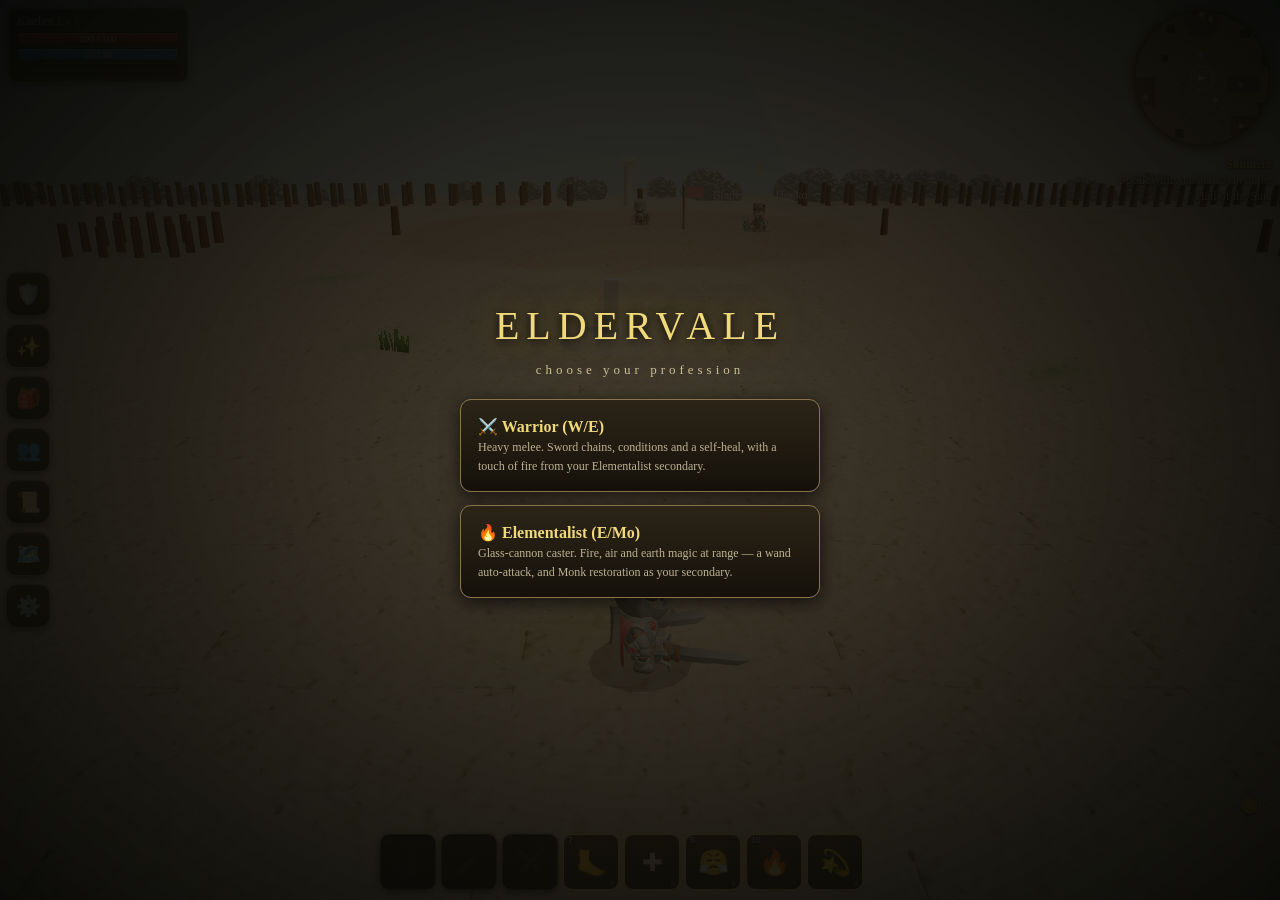
==== eldervale/index.html @ d74f908f "Recreate Nightfall's Istan: Sunmere (Kamadan) + the Dunereach (Plains of Jarin) Mechanics-faithful, " ====
<!DOCTYPE html>
<html lang="en">
<head>
<meta charset="UTF-8">
<meta name="viewport" content="width=device-width, initial-scale=1.0, maximum-scale=1.0, user-scalable=no, viewport-fit=cover">
<meta name="apple-mobile-web-app-capable" content="yes">
<meta name="mobile-web-app-capable" content="yes">
<meta name="apple-mobile-web-app-status-bar-style" content="black-translucent">
<title>Eldervale — The Sunward Reach</title>
<link rel="stylesheet" href="style.css?v=15">
</head>
<body>
<canvas id="game"></canvas>
<canvas id="fx"></canvas>

<!-- ============ Non-interactive HUD ============ -->
<div id="hud">
  <div id="party">
    <div class="frame" id="playerFrame">
      <div class="fname"><span id="pName">Kaelen</span> <span class="lvl" id="pLvl">Lv 1</span></div>
      <div class="bar hp"><div class="fill" id="pHp"></div><span class="btxt" id="pHpTxt"></span></div>
      <div class="bar en"><div class="fill" id="pEn"></div><span class="btxt" id="pEnTxt"></span></div>
      <div class="bar adr" id="pAdrBar"><div class="fill" id="pAdr"></div></div>
      <div class="bar xp"><div class="fill" id="pXp"></div></div>
    </div>
    <div class="frame small" id="henchFrame">
      <div class="fname">Lyra <span class="lvl">Mender</span></div>
      <div class="bar hp"><div class="fill" id="hHp"></div></div>
    </div>
  </div>

  <div id="targetFrame" class="hidden">
    <div class="fname"><span id="tName"></span> <span class="lvl" id="tLvl"></span></div>
    <div class="bar hp foe"><div class="fill" id="tHp"></div></div>
    <div id="tConds"></div>
  </div>

  <div id="compassWrap"><canvas id="compass" width="280" height="280"></canvas></div>
  <div id="questTracker"></div>
  <div id="goldBox">🪙 <span id="goldTxt">0</span></div>
  <div id="castbar" class="hidden"><div class="fill" id="castFill"></div><span id="castName"></span></div>

  <div id="banner" class="hidden"></div>
  <div id="toast" class="hidden"></div>
  <div id="deathOverlay" class="hidden">
    <div class="deathTitle">You have fallen…</div>
    <div class="deathSub" id="deathSub"></div>
  </div>
</div>

<!-- ============ Interactive UI ============ -->
<div id="ui">
  <div id="menuBar">
    <button class="menuBtn" data-modal="hero" title="Hero">🛡️</button>
    <button class="menuBtn" data-modal="skills" title="Skills &amp; Builds">✨</button>
    <button class="menuBtn" data-modal="inv" title="Inventory">🎒</button>
    <button class="menuBtn" data-modal="party" title="Party &amp; Heroes">👥</button>
    <button class="menuBtn" data-modal="quest" title="Quest Log">📜</button>
    <button class="menuBtn" data-modal="map" title="Map">🗺️</button>
    <button class="menuBtn" data-modal="settings" title="Settings">⚙️</button>
  </div>

  <div id="skillbarWrap"><div id="skillbar"></div></div>

  <div id="backdrop" class="hidden"></div>

  <div id="heroPanel" class="modal hidden">
    <div class="modalHead"><span class="mt">Hero</span><button class="mx" data-close>✕</button></div>
    <div class="modalBody" id="heroBody"></div>
  </div>

  <div id="skillsPanel" class="modal hidden">
    <div class="modalHead"><span class="mt">Skills &amp; Builds</span><button class="mx" data-close>✕</button></div>
    <div class="modalBody" id="skillsBody"></div>
  </div>

  <div id="invPanel" class="modal hidden">
    <div class="modalHead"><span class="mt">Inventory</span><button class="mx" data-close>✕</button></div>
    <div class="modalBody" id="invBody"></div>
  </div>

  <div id="questPanel" class="modal hidden">
    <div class="modalHead"><span class="mt">Quest Log</span><button class="mx" data-close>✕</button></div>
    <div class="modalBody" id="questBody"></div>
  </div>

  <div id="settingsPanel" class="modal hidden">
    <div class="modalHead"><span class="mt">Settings</span><button class="mx" data-close>✕</button></div>
    <div class="modalBody" id="settingsBody"></div>
  </div>

  <div id="mapPanel" class="modal hidden">
    <div class="modalHead"><span class="mt">Map</span><button class="mx" data-close>✕</button></div>
    <div class="modalBody" id="mapBody">
      <canvas id="mapCanvas" width="560" height="560"></canvas>
      <div id="mapLegend"></div>
    </div>
  </div>

  <div id="craftPanel" class="modal hidden">
    <div class="modalHead"><span class="mt">Crafting — Joska</span><button class="mx" data-close>✕</button></div>
    <div class="modalBody" id="craftBody"></div>
  </div>

  <div id="merchPanel" class="modal hidden">
    <div class="modalHead"><span class="mt">Wares — Suki</span><button class="mx" data-close>✕</button></div>
    <div class="modalBody" id="merchBody"></div>
  </div>

  <div id="trainPanel" class="modal hidden">
    <div class="modalHead"><span class="mt">Skill Trainer — Henko</span><button class="mx" data-close>✕</button></div>
    <div class="modalBody" id="trainBody"></div>
  </div>

  <div id="partyPanel" class="modal hidden">
    <div class="modalHead"><span class="mt">Party &amp; Heroes</span><button class="mx" data-close>✕</button></div>
    <div class="modalBody" id="partyBody"></div>
  </div>

  <div id="bountyPanel" class="modal hidden">
    <div class="modalHead"><span class="mt">Sunward Hunts</span><button class="mx" data-close>✕</button></div>
    <div class="modalBody" id="bountyBody"></div>
  </div>

  <div id="collectPanel" class="modal hidden">
    <div class="modalHead"><span class="mt">Collector — Poturi</span><button class="mx" data-close>✕</button></div>
    <div class="modalBody" id="collectBody"></div>
  </div>

  <div id="tradePanel" class="modal hidden">
    <div class="modalHead"><span class="mt">Material Trader — Kahli</span><button class="mx" data-close>✕</button></div>
    <div class="modalBody" id="tradeBody"></div>
  </div>

  <div id="vaultPanel" class="modal hidden">
    <div class="modalHead"><span class="mt">Order Vault</span><button class="mx" data-close>✕</button></div>
    <div class="modalBody" id="vaultBody"></div>
  </div>

  <div id="dialog" class="modal hidden">
    <div class="modalHead"><span class="mt" id="dlgName"></span><button class="mx" data-close>✕</button></div>
    <div class="modalBody"><div id="dlgText"></div><button id="dlgBtn"></button></div>
  </div>

  <div id="classPick" class="hidden"></div>
</div>

<script src="three.min.js?v=15"></script>
<script src="GLTFLoader.js?v=15"></script>
<script src="SkeletonUtils.js?v=15"></script>
<script src="game.js?v=15"></script>
</body>
</html>
---- eldervale/style.css ----
* { margin:0; padding:0; box-sizing:border-box; -webkit-tap-highlight-color:transparent; }
html,body {
  width:100%; height:100%; overflow:hidden; position:fixed;
  background:#0b0e0a; touch-action:none; overscroll-behavior:none;
  font-family:Georgia, 'Times New Roman', serif; color:#e8dfc8;
  user-select:none; -webkit-user-select:none;
}
#game { position:fixed; inset:0; display:block; touch-action:none; }
#fx { position:fixed; inset:0; display:block; pointer-events:none; }
button { touch-action:none; font-family:inherit; }

/* HUD = non-interactive readouts; UI = interactive menus/buttons */
#hud { position:fixed; inset:0; pointer-events:none; z-index:2; }
#hud > * { pointer-events:none; }
#ui  { position:fixed; inset:0; pointer-events:none; z-index:6; }
#ui > * { pointer-events:auto; }

/* ---------- Party frames ---------- */
#party {
  position:absolute; top:calc(env(safe-area-inset-top, 0px) + 8px); left:8px;
  display:flex; flex-direction:column; gap:4px; width:180px;
}
.frame {
  background:linear-gradient(rgba(18,16,11,.82),rgba(8,9,6,.82));
  border:1px solid #6b5a33; border-radius:7px; padding:5px 8px;
  box-shadow:0 2px 8px #0008, inset 0 0 0 1px #ffffff0a;
}
.frame.small { width:148px; padding:3px 8px; }
.fname { font-size:12px; letter-spacing:.5px; margin-bottom:3px; text-shadow:0 1px 2px #000; }
.lvl { color:#c9b26a; font-size:11px; }
.bar {
  position:relative; height:13px; background:#1a120e; border:1px solid #00000088;
  border-radius:3px; overflow:hidden; margin-bottom:3px;
}
.frame.small .bar { height:9px; margin-bottom:0; }
.bar .fill { height:100%; width:100%; transition:width .12s linear; }
.bar.hp .fill { background:linear-gradient(#d04434,#7c1f12); box-shadow:inset 0 1px 0 #ffffff30; }
.bar.en .fill { background:linear-gradient(#3a8bd5,#1f4f8f); box-shadow:inset 0 1px 0 #ffffff30; }
.bar.adr { height:5px; margin-bottom:3px; }
.bar.adr .fill { background:linear-gradient(#ff9a50,#c05a18); width:0; }
.bar.xp { height:4px; margin-bottom:0; }
.bar.xp .fill { background:linear-gradient(#d8c069,#9c7c1f); }
.btxt {
  position:absolute; inset:0; font-size:9px; line-height:13px; text-align:center;
  color:#fff; text-shadow:0 1px 1px #000; font-family:Arial, sans-serif;
}

/* ---------- Target frame ---------- */
#targetFrame {
  position:absolute; top:calc(env(safe-area-inset-top, 0px) + 8px); left:50%;
  transform:translateX(-50%); width:196px;
  background:linear-gradient(rgba(26,12,10,.84),rgba(12,6,5,.84));
  border:1px solid #8a4030; border-radius:7px; padding:5px 8px; text-align:center;
  box-shadow:0 2px 8px #0008;
}
.bar.hp.foe .fill { background:linear-gradient(#e0563a,#8a1f10); }
#tConds { font-size:11px; min-height:0; color:#e3a23c; }

/* ---------- Compass ---------- */
#compassWrap {
  position:absolute; top:calc(env(safe-area-inset-top, 0px) + 8px); right:8px;
  width:140px; height:140px; border-radius:50%;
  border:2px solid #6b5a33; background:rgba(10,12,9,.6);
  box-shadow:0 0 14px #000a, inset 0 0 12px #0008;
}
#compass { width:100%; height:100%; border-radius:50%; }

/* ---------- Quest tracker ---------- */
#questTracker {
  position:absolute; top:calc(env(safe-area-inset-top, 0px) + 156px); right:8px;
  width:172px; font-size:12px; line-height:1.35; text-align:right;
  color:#d8c98f; text-shadow:0 1px 2px #000, 0 0 6px #000;
}
#questTracker .qtitle { color:#f0d97a; font-weight:bold; }

#goldBox {
  position:absolute; bottom:calc(env(safe-area-inset-bottom, 0px) + 86px); right:10px;
  font-size:14px; color:#f0d97a; text-shadow:0 1px 2px #000;
  font-family:Arial, sans-serif;
}

/* ---------- Cast bar ---------- */
#castbar {
  position:absolute; bottom:calc(env(safe-area-inset-bottom, 0px) + 120px); left:50%;
  transform:translateX(-50%); width:230px; height:17px;
  background:#14100c; border:1px solid #6b5a33; border-radius:4px; overflow:hidden;
  box-shadow:0 2px 8px #0009;
}
#castbar .fill { height:100%; width:0%; background:linear-gradient(#f0d97a,#8a6d1f); }
#castbar span {
  position:absolute; inset:0; text-align:center; font-size:11px; line-height:17px;
  color:#fff; text-shadow:0 1px 1px #000;
}

/* ---------- Menu buttons (left edge) ---------- */
#menuBar {
  position:absolute; left:6px; top:50%; transform:translateY(-50%);
  display:flex; flex-direction:column; gap:8px;
}
.menuBtn {
  width:44px; height:44px; border-radius:11px;
  border:1px solid #7a6736; background:linear-gradient(#2c2417,#15110a);
  color:#e8dfc8; font-size:20px; line-height:1;
  display:flex; align-items:center; justify-content:center;
  box-shadow:0 2px 7px #000a, inset 0 1px 0 #ffffff14;
}
.menuBtn:active { transform:scale(.92); border-color:#f0d97a; }
.menuBtn .badge {
  position:absolute; transform:translate(15px,-15px);
  min-width:16px; height:16px; padding:0 3px; border-radius:8px;
  background:#c0392b; color:#fff; font-size:10px; font-family:Arial,sans-serif;
  display:flex; align-items:center; justify-content:center; font-weight:bold;
}

/* ---------- Skill bar ---------- */
#skillbarWrap {
  position:absolute; left:50%; transform:translateX(-50%);
  bottom:calc(env(safe-area-inset-bottom, 0px) + 10px);
  display:flex; align-items:center; gap:6px;
  width:min(97vw, 520px);
}
#skillbar { display:flex; gap:5px; flex:1; }
.skill {
  position:relative; flex:1 1 0; max-width:56px; aspect-ratio:1/1; border-radius:9px;
  border:1px solid #7a6736; background:radial-gradient(120% 120% at 50% 0%, #38301d, #161009);
  color:#e8dfc8; font-size:25px; line-height:1;
  display:flex; align-items:center; justify-content:center; overflow:hidden;
  box-shadow:0 2px 7px #000b, inset 0 1px 0 #ffffff12;
}
.skill:active { transform:scale(.94); }
.skill .cost {
  position:absolute; top:1px; left:4px; font-size:9px; color:#7fb3e8;
  font-family:Arial, sans-serif; text-shadow:0 1px 1px #000; font-weight:bold;
}
.skill .cost.adr { color:#ff9a6a; }
.skill .key {
  position:absolute; bottom:1px; right:4px; font-size:8px; color:#8d8062;
  font-family:Arial, sans-serif;
}
.skill .cd {
  position:absolute; left:0; bottom:0; width:100%; height:0%;
  background:rgba(0,0,12,.74); pointer-events:none;
}
.skill .cdt {
  position:absolute; inset:0; display:flex; align-items:center; justify-content:center;
  font-size:16px; color:#fff; font-family:Arial, sans-serif; text-shadow:0 1px 2px #000;
  pointer-events:none;
}
.skill.noEnergy { filter:saturate(.25) brightness(.62); }
.skill.ready { border-color:#e9cf84; box-shadow:0 0 8px #e9cf8470, inset 0 1px 0 #ffffff18; }
.skill.casting { border-color:#f0d97a; box-shadow:0 0 12px #f0d97a99; }

/* ---------- Modals ---------- */
#backdrop {
  position:absolute; inset:0; background:radial-gradient(rgba(8,8,6,.35),rgba(4,4,3,.72));
}
.modal {
  position:absolute; left:50%; top:50%; transform:translate(-50%,-50%);
  width:min(460px, 94vw); max-height:84vh; display:flex; flex-direction:column;
  background:linear-gradient(rgba(22,19,12,.97),rgba(12,10,6,.98));
  border:1px solid #9a814f; border-radius:13px; overflow:hidden;
  box-shadow:0 10px 40px #000d, inset 0 0 0 1px #ffffff0c;
}
.modalHead {
  display:flex; align-items:center; justify-content:space-between;
  padding:11px 14px; border-bottom:1px solid #6b5a3360;
  background:linear-gradient(#2e2616,#1c1710);
}
.modalHead .mt { color:#f0d97a; font-size:16px; letter-spacing:1px; }
.modalHead .mx {
  width:30px; height:30px; border-radius:8px; border:1px solid #7a6736;
  background:#1d1810; color:#c9b26a; font-size:15px;
}
.modalBody { padding:12px 14px; overflow-y:auto; font-size:13px; line-height:1.5; -webkit-overflow-scrolling:touch; }
.dim { color:#9a8f6f; font-size:11.5px; }
.sectTitle { color:#f0d97a; font-weight:bold; margin:10px 0 5px; font-size:13px; letter-spacing:.5px; }
.sectTitle:first-child { margin-top:0; }

/* tabs */
.tabRow { display:flex; gap:5px; padding:8px 10px 0; }
.tab {
  flex:1; padding:7px 4px; border-radius:8px 8px 0 0; border:1px solid #6b5a33; border-bottom:none;
  background:#1a160d; color:#bdb293; font-size:12px;
}
.tab.on { background:linear-gradient(#3a3018,#241c0f); color:#f0d97a; }

/* attribute rows */
.attrRow { display:flex; align-items:center; gap:8px; margin:5px 0; }
.attrRow .an { flex:1; }
.attrRow .av { color:#f0d97a; font-weight:bold; min-width:20px; text-align:right; }
.attrDesc { color:#9a8f6f; font-size:11px; margin:-2px 0 6px; }

/* equipment slots */
.equipRow { display:flex; gap:8px; margin:6px 0; }
.eqSlot {
  flex:1; border:1px solid #6b5a33; border-radius:8px; padding:7px 9px; background:#1a160d;
}
.eqSlot .el { color:#9a8f6f; font-size:10px; letter-spacing:.5px; }

/* stat grid */
.statGrid { display:grid; grid-template-columns:1fr 1fr; gap:3px 12px; margin:4px 0; }
.statGrid b { color:#e8dfc8; }

/* inventory grid */
.invGrid { display:grid; grid-template-columns:repeat(5,1fr); gap:7px; margin:4px 0; }
.invSlot {
  position:relative; aspect-ratio:1/1; border-radius:9px; border:1px solid #6b5a33;
  background:#15110a; display:flex; align-items:center; justify-content:center; font-size:23px;
}
.invSlot.sel { border-color:#f0d97a; box-shadow:0 0 9px #f0d97a80; }
.invSlot.empty { opacity:.4; font-size:14px; }
.invSlot .rq { position:absolute; inset:0; border-radius:9px; box-shadow:inset 0 0 0 2px var(--rc); pointer-events:none; }
.itemDetail { margin-top:9px; min-height:34px; }

/* generic buttons / chips */
.btn {
  padding:8px 13px; border-radius:8px; border:1px solid #8a754a;
  background:linear-gradient(#3a2f1c,#241c0f); color:#f0d97a; font-size:13px;
}
.btn:active { transform:scale(.96); }
.btn.wide { display:block; width:100%; margin-top:8px; text-align:center; }
.btn.dn { color:#d98a6a; border-color:#7a4a36; }
.btn.sm { padding:4px 11px; font-size:12px; }
.btnRow { display:flex; gap:7px; flex-wrap:wrap; margin-top:8px; }
.chip {
  padding:6px 11px; border-radius:8px; border:1px solid #6b5a33; background:#1a160d;
  color:#cdbf95; font-size:12px;
}
.chip.on { background:linear-gradient(#3a3018,#241c0f); color:#f0d97a; border-color:#9a814f; }
.mini {
  padding:3px 11px; border-radius:6px; border:1px solid #8a754a;
  background:linear-gradient(#3a2f1c,#241c0f); color:#f0d97a; font-size:12px;
}

/* skill list */
.skRow { display:flex; gap:9px; margin:7px 0; align-items:flex-start; }
.skRow .si {
  width:38px; height:38px; flex:none; border-radius:8px; border:1px solid #7a6736;
  background:radial-gradient(120% 120% at 50% 0%, #38301d, #161009);
  display:flex; align-items:center; justify-content:center; font-size:20px;
}
.skRow .sd b { color:#f0d97a; }
.skRow .sd i { color:#8fa8c8; font-style:normal; font-size:11px; }

/* NPC dialog */
#dlgName { color:#f0d97a; font-size:16px; margin-bottom:7px; }
#dlgText { font-size:14px; line-height:1.5; margin-bottom:12px; }
#dlgBtn { display:block; width:100%; padding:10px; border-radius:8px;
  border:1px solid #8a754a; background:linear-gradient(#3a2f1c,#241c0f); color:#f0d97a; font-size:14px; }

/* ---------- Banner / toast / death ---------- */
#banner {
  position:absolute; top:24%; left:0; right:0; text-align:center;
  font-size:clamp(22px, 6vw, 38px); letter-spacing:3px; color:#f0d97a;
  text-shadow:0 2px 8px #000, 0 0 24px #6a5410;
  animation:bannerIn 4s ease forwards;
}
#banner .sub { font-size:.45em; letter-spacing:5px; color:#cdbf95; margin-top:6px; }
@keyframes bannerIn {
  0% { opacity:0; transform:scale(.92); }
  12% { opacity:1; transform:scale(1); }
  78% { opacity:1; }
  100% { opacity:0; }
}
#toast {
  position:absolute; bottom:calc(env(safe-area-inset-bottom, 0px) + 152px);
  left:0; right:0; text-align:center; font-size:14px; color:#e8dfc8;
  text-shadow:0 1px 3px #000, 0 0 8px #000;
}
#deathOverlay {
  position:absolute; inset:0; background:radial-gradient(#3005, #000c);
  display:flex; flex-direction:column; align-items:center; justify-content:center;
}
.deathTitle { font-size:30px; color:#c0392b; letter-spacing:2px; text-shadow:0 2px 10px #000; }
.deathSub { font-size:14px; color:#bda; margin-top:10px; }

/* ---------- profession / title screen ---------- */
#classPick {
  position:absolute; inset:0;
  display:flex; flex-direction:column; align-items:center; justify-content:center;
  gap:13px; padding:24px;
  background:radial-gradient(rgba(34,26,14,.82), rgba(5,6,4,.97));
}
.cpTitle { font-size:40px; letter-spacing:7px; color:#f0d97a; text-shadow:0 2px 10px #000, 0 0 30px #6a5410; }
.cpSub { font-size:13px; letter-spacing:4px; color:#cdbf95; margin-bottom:8px; }
.cpOpt {
  width:min(360px, 93vw); text-align:left; padding:15px 17px; border-radius:11px;
  border:1px solid #8a754a; background:linear-gradient(#2c2417,#15110a);
  color:#e8dfc8; font-size:13px; line-height:1.45; box-shadow:0 4px 18px #000a;
}
.cpOpt:active { transform:scale(.97); border-color:#f0d97a; }
.cpOpt b { color:#f0d97a; font-size:16px; }
.cpOpt span { color:#bdb293; font-size:12px; }

/* ---------- zone map ---------- */
#mapCanvas {
  width:100%; max-width:520px; display:block; margin:0 auto;
  border:1px solid #6b5a33; border-radius:8px; background:#11150e;
}
#mapLegend { margin-top:8px; font-size:12px; line-height:1.6; text-align:center; }

.hidden { display:none !important; }

/* ---------- responsive: small portrait ---------- */
@media (max-width:430px) {
  .skill { font-size:20px; }
  .skill .cdt { font-size:14px; }
  #party { width:158px; }
  #compassWrap { width:112px; height:112px; }
  #questTracker { top:calc(env(safe-area-inset-top, 0px) + 128px); width:152px; }
  .menuBtn { width:40px; height:40px; font-size:18px; }
}
/* ---------- responsive: landscape phones (short height) ---------- */
@media (orientation:landscape) and (max-height:480px) {
  #menuBar { flex-direction:row; left:50%; top:auto; bottom:calc(env(safe-area-inset-bottom,0px) + 70px);
    transform:translateX(-50%); }
  #skillbarWrap { width:min(70vw, 520px); }
  #compassWrap { width:104px; height:104px; }
  #questTracker { top:calc(env(safe-area-inset-top, 0px) + 118px); }
  .modal { max-height:92vh; width:min(560px,80vw); }
}
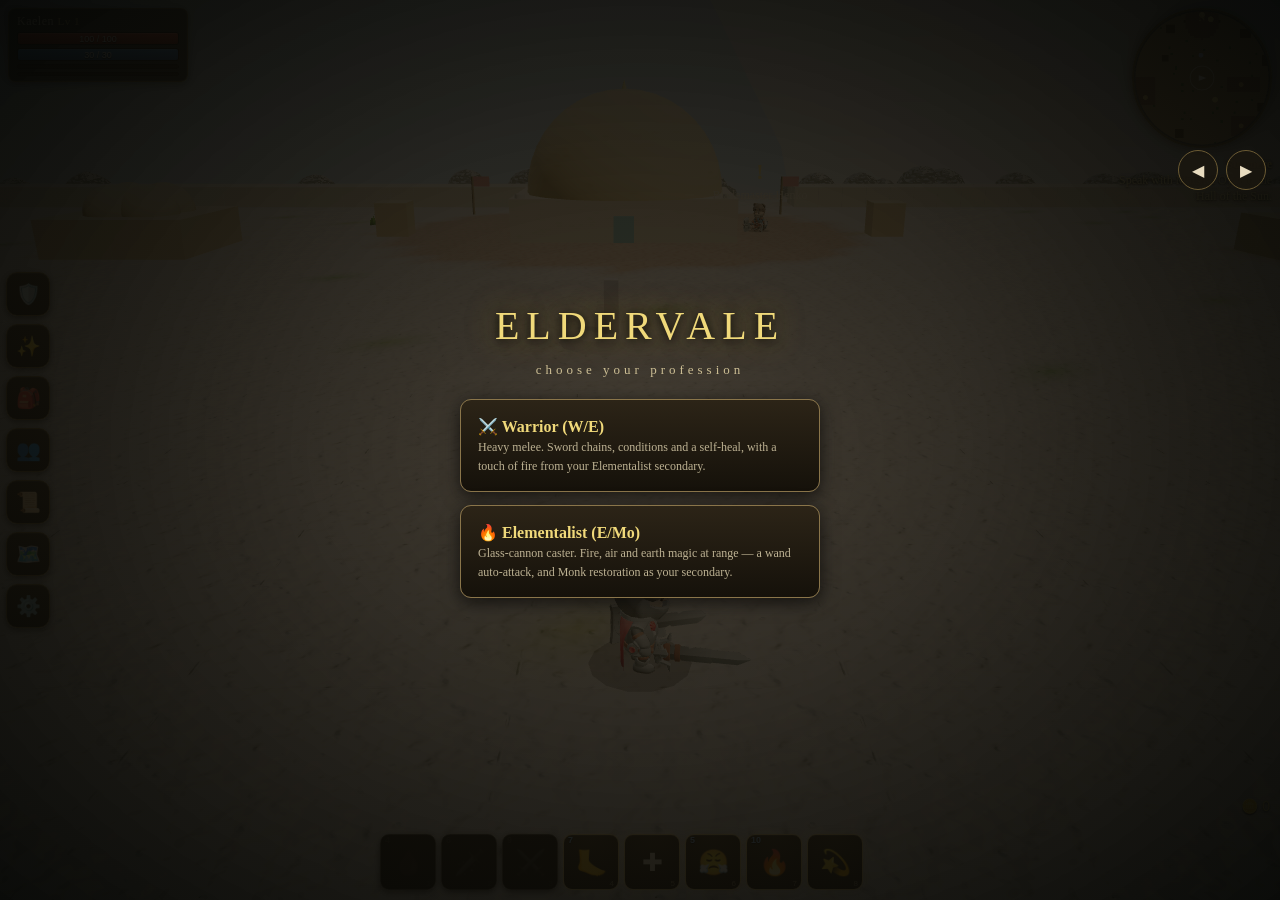
==== commit 0e13fffd: "Render Sunmere as an actual city; add camera rotation + key remapping City fix (the 'fenced sandy lo" ====
--- a/eldervale/index.html
+++ b/eldervale/index.html
@@ -7,7 +7,7 @@
 <meta name="mobile-web-app-capable" content="yes">
 <meta name="apple-mobile-web-app-status-bar-style" content="black-translucent">
 <title>Eldervale — The Sunward Reach</title>
-<link rel="stylesheet" href="style.css?v=15">
+<link rel="stylesheet" href="style.css?v=16">
 </head>
 <body>
 <canvas id="game"></canvas>
@@ -61,6 +61,11 @@
   </div>
 
   <div id="skillbarWrap"><div id="skillbar"></div></div>
+
+  <div id="rotCtl">
+    <button id="rotLeft" title="Rotate view left">◀</button>
+    <button id="rotRight" title="Rotate view right">▶</button>
+  </div>
 
   <div id="backdrop" class="hidden"></div>
 
@@ -145,9 +150,9 @@
   <div id="classPick" class="hidden"></div>
 </div>
 
-<script src="three.min.js?v=15"></script>
-<script src="GLTFLoader.js?v=15"></script>
-<script src="SkeletonUtils.js?v=15"></script>
-<script src="game.js?v=15"></script>
+<script src="three.min.js?v=16"></script>
+<script src="GLTFLoader.js?v=16"></script>
+<script src="SkeletonUtils.js?v=16"></script>
+<script src="game.js?v=16"></script>
 </body>
 </html>
--- a/eldervale/style.css
+++ b/eldervale/style.css
@@ -292,6 +292,17 @@
 .cpOpt b { color:#f0d97a; font-size:16px; }
 .cpOpt span { color:#bdb293; font-size:12px; }
 
+/* ---------- camera rotate control ---------- */
+#rotCtl{
+  position:absolute; right:14px; top:calc(env(safe-area-inset-top,0px) + 150px);
+  display:flex; gap:8px; pointer-events:auto; z-index:6;
+}
+#rotCtl button{
+  width:40px; height:40px; border-radius:50%; border:1px solid #6b5a33;
+  background:rgba(26,22,14,.8); color:#e8dcc0; font-size:16px;
+}
+#rotCtl button:active{ background:rgba(60,50,30,.9); }
+
 /* ---------- zone map ---------- */
 #mapCanvas {
   width:100%; max-width:520px; display:block; margin:0 auto;
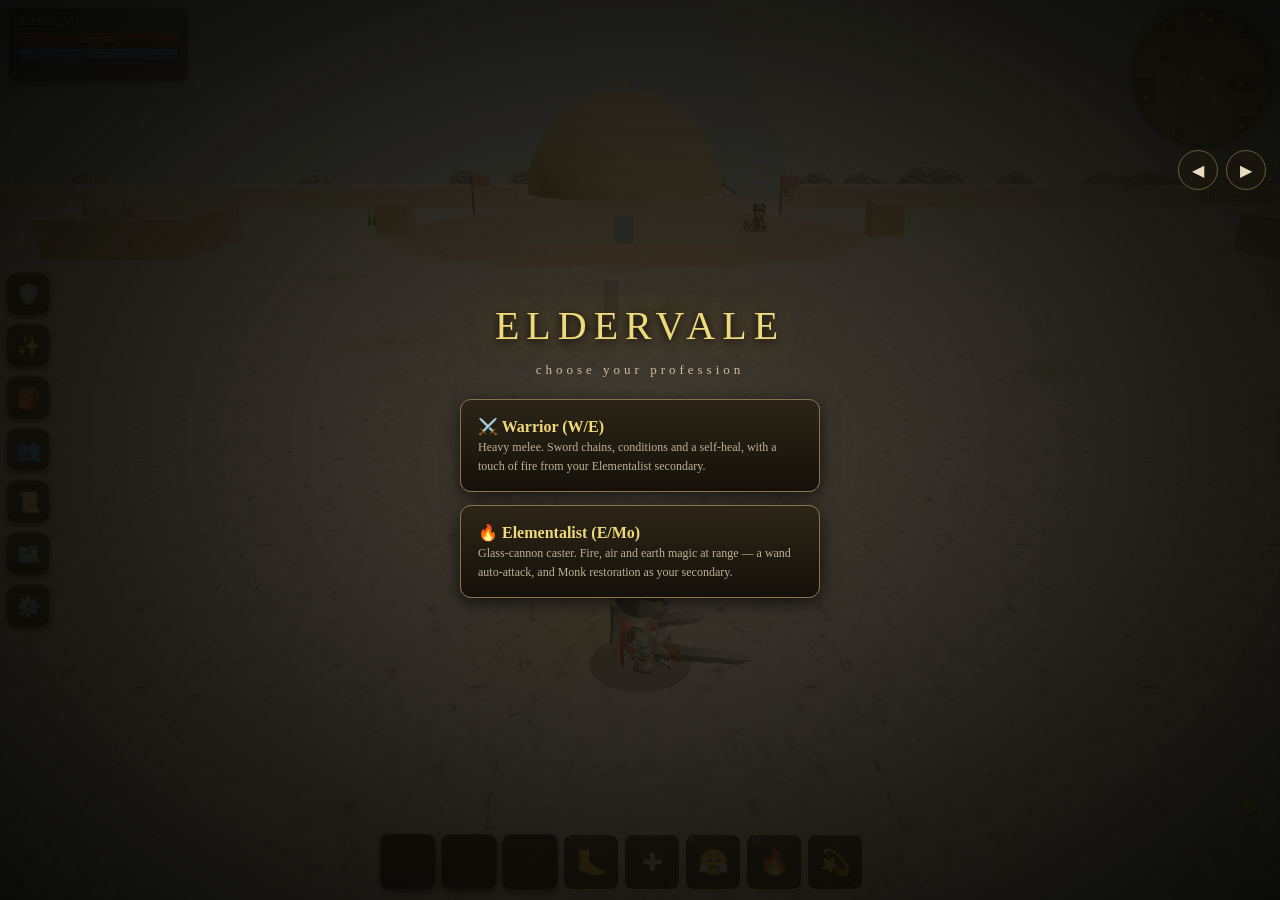
==== commit 2e44f632: "Fix service windows not opening; deepen the GW1 skill/attribute system Critical bug - NPC service di" ====
--- a/eldervale/index.html
+++ b/eldervale/index.html
@@ -7,7 +7,7 @@
 <meta name="mobile-web-app-capable" content="yes">
 <meta name="apple-mobile-web-app-status-bar-style" content="black-translucent">
 <title>Eldervale — The Sunward Reach</title>
-<link rel="stylesheet" href="style.css?v=16">
+<link rel="stylesheet" href="style.css?v=17">
 </head>
 <body>
 <canvas id="game"></canvas>
@@ -150,9 +150,9 @@
   <div id="classPick" class="hidden"></div>
 </div>
 
-<script src="three.min.js?v=16"></script>
-<script src="GLTFLoader.js?v=16"></script>
-<script src="SkeletonUtils.js?v=16"></script>
-<script src="game.js?v=16"></script>
+<script src="three.min.js?v=17"></script>
+<script src="GLTFLoader.js?v=17"></script>
+<script src="SkeletonUtils.js?v=17"></script>
+<script src="game.js?v=17"></script>
 </body>
 </html>
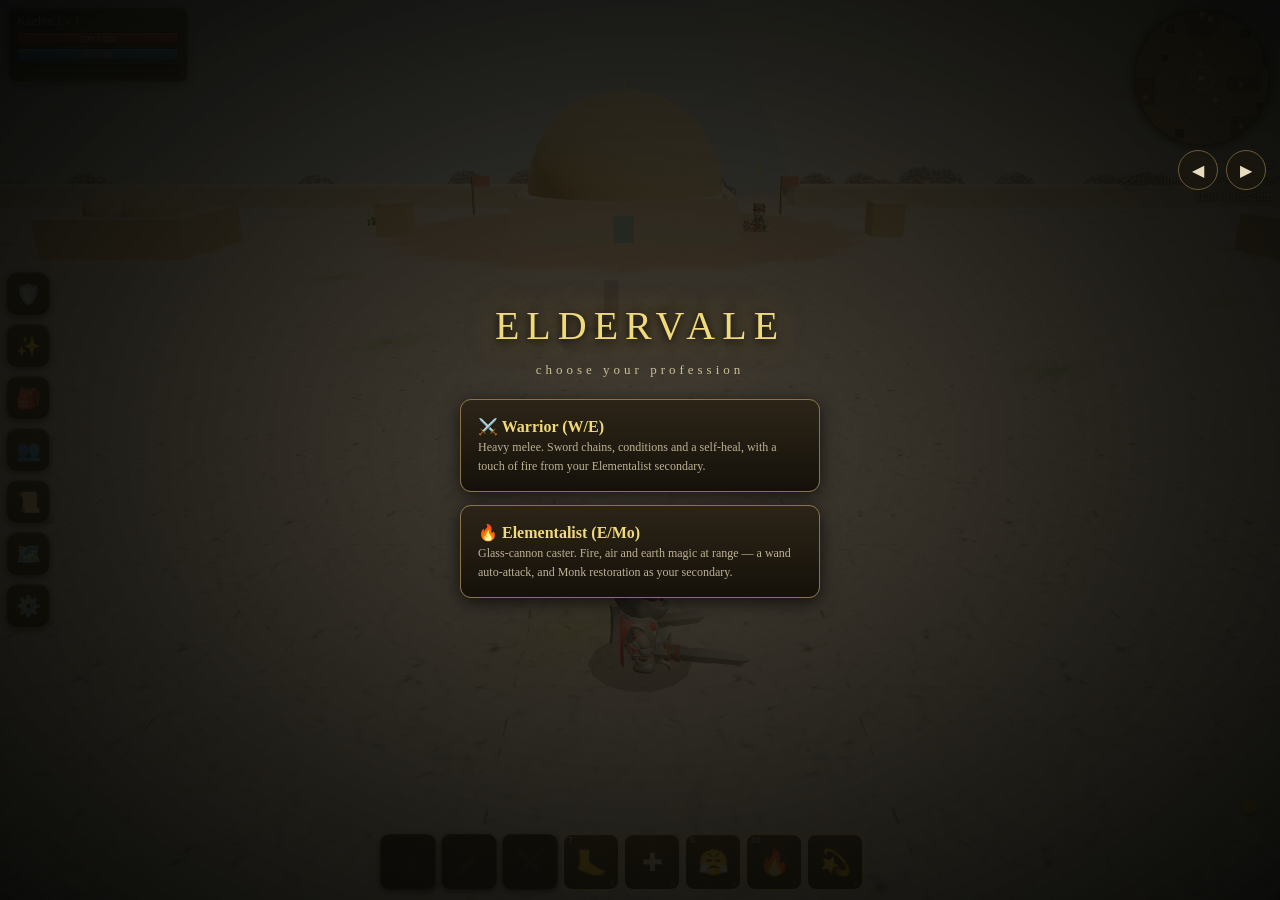
==== commit 45d0de70: "Combat & progression fidelity pass: GW1 armour, morale, conditions, level 20 Systems reworked toward" ====
--- a/eldervale/index.html
+++ b/eldervale/index.html
@@ -7,7 +7,7 @@
 <meta name="mobile-web-app-capable" content="yes">
 <meta name="apple-mobile-web-app-status-bar-style" content="black-translucent">
 <title>Eldervale — The Sunward Reach</title>
-<link rel="stylesheet" href="style.css?v=17">
+<link rel="stylesheet" href="style.css?v=18">
 </head>
 <body>
 <canvas id="game"></canvas>
@@ -150,9 +150,9 @@
   <div id="classPick" class="hidden"></div>
 </div>
 
-<script src="three.min.js?v=17"></script>
-<script src="GLTFLoader.js?v=17"></script>
-<script src="SkeletonUtils.js?v=17"></script>
-<script src="game.js?v=17"></script>
+<script src="three.min.js?v=18"></script>
+<script src="GLTFLoader.js?v=18"></script>
+<script src="SkeletonUtils.js?v=18"></script>
+<script src="game.js?v=18"></script>
 </body>
 </html>
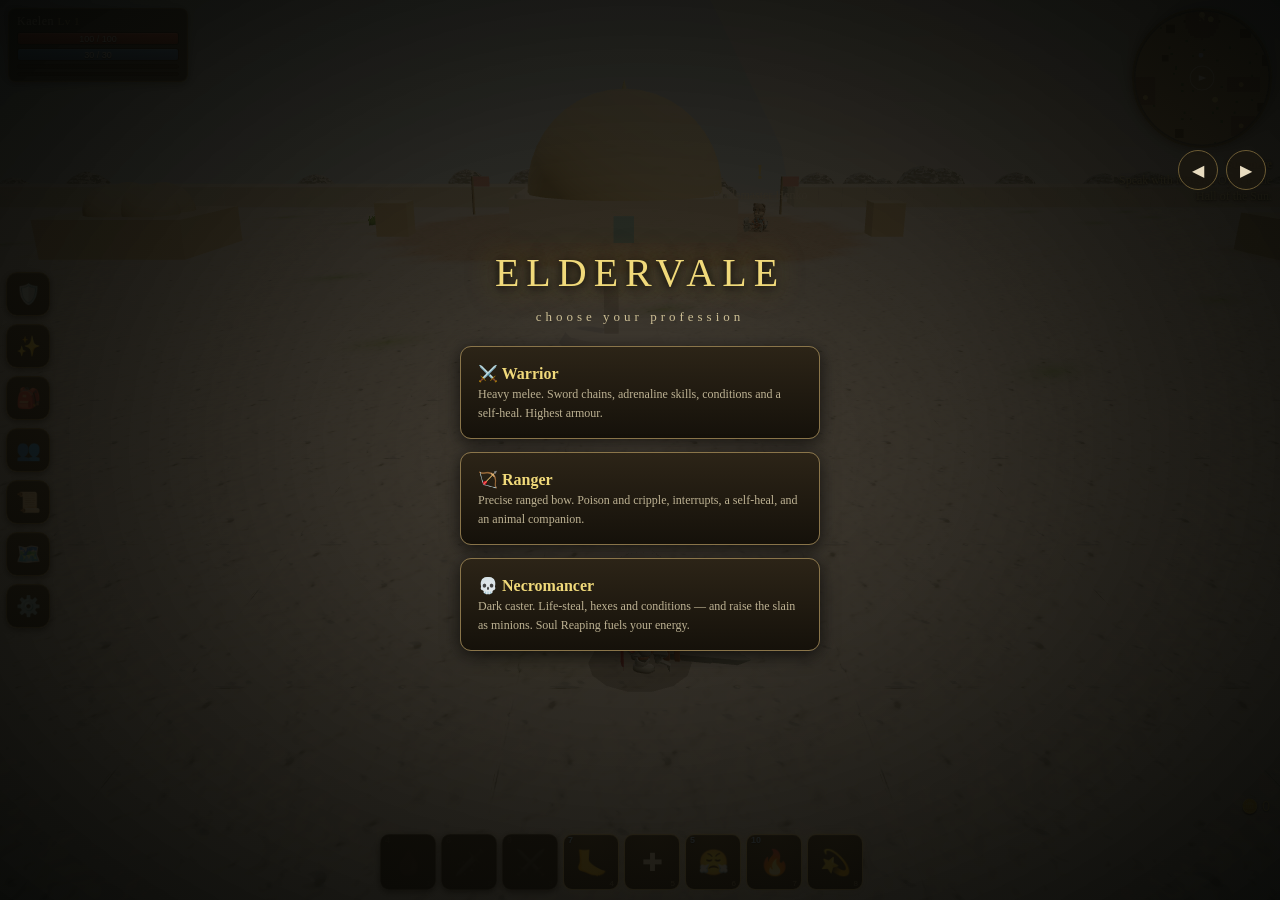
==== commit aa1530b6: "Three professions (Warrior/Ranger/Necromancer) + Kamadan-style henchman party Professions - Replace " ====
--- a/eldervale/index.html
+++ b/eldervale/index.html
@@ -7,7 +7,7 @@
 <meta name="mobile-web-app-capable" content="yes">
 <meta name="apple-mobile-web-app-status-bar-style" content="black-translucent">
 <title>Eldervale — The Sunward Reach</title>
-<link rel="stylesheet" href="style.css?v=18">
+<link rel="stylesheet" href="style.css?v=19">
 </head>
 <body>
 <canvas id="game"></canvas>
@@ -150,9 +150,9 @@
   <div id="classPick" class="hidden"></div>
 </div>
 
-<script src="three.min.js?v=18"></script>
-<script src="GLTFLoader.js?v=18"></script>
-<script src="SkeletonUtils.js?v=18"></script>
-<script src="game.js?v=18"></script>
+<script src="three.min.js?v=19"></script>
+<script src="GLTFLoader.js?v=19"></script>
+<script src="SkeletonUtils.js?v=19"></script>
+<script src="game.js?v=19"></script>
 </body>
 </html>
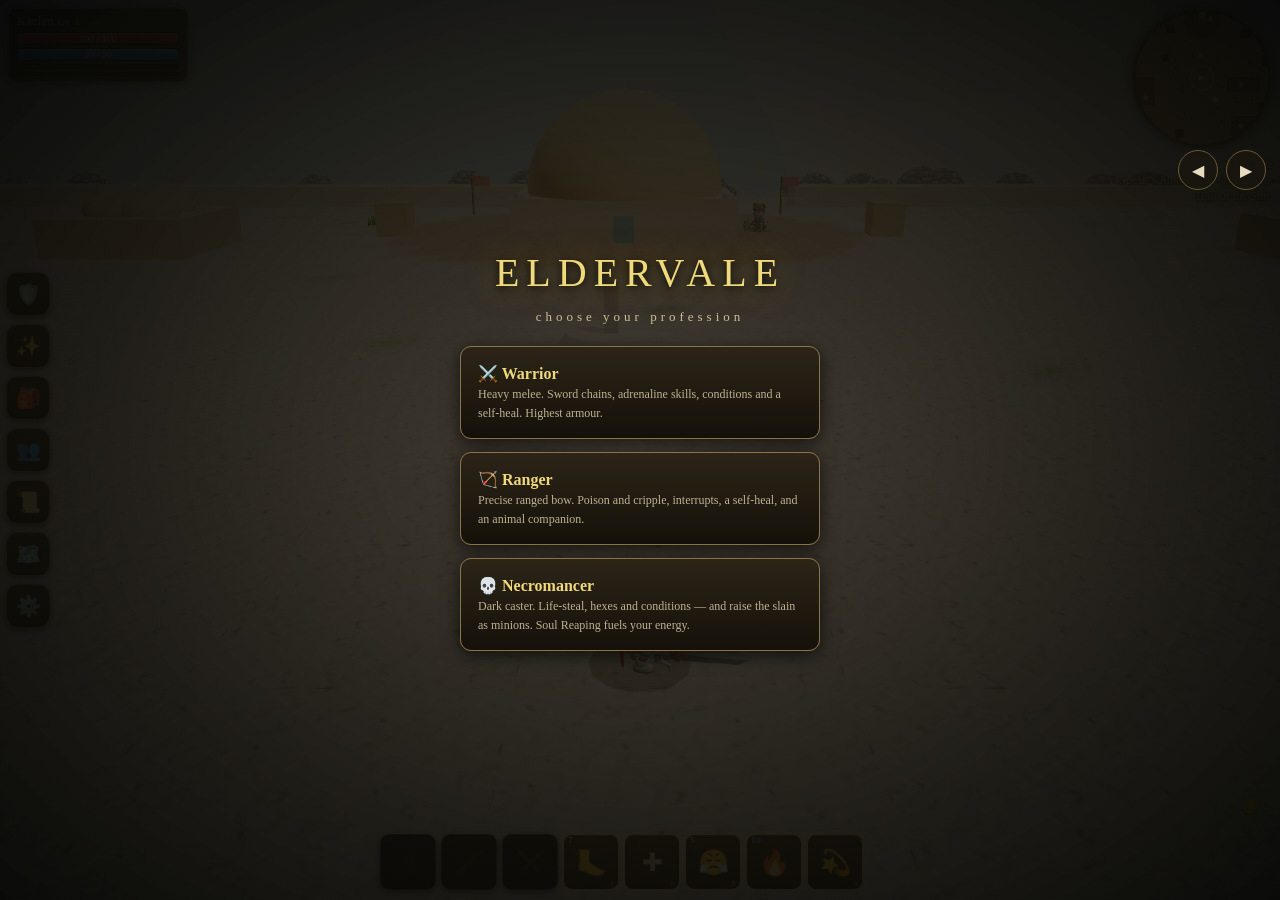
==== commit b5b8c6a0: "Fix: Dunereach return portal placement + make henchmen findable - The Dunereach return-to-Sunmere ga" ====
--- a/eldervale/index.html
+++ b/eldervale/index.html
@@ -7,7 +7,7 @@
 <meta name="mobile-web-app-capable" content="yes">
 <meta name="apple-mobile-web-app-status-bar-style" content="black-translucent">
 <title>Eldervale — The Sunward Reach</title>
-<link rel="stylesheet" href="style.css?v=19">
+<link rel="stylesheet" href="style.css?v=20">
 </head>
 <body>
 <canvas id="game"></canvas>
@@ -150,9 +150,9 @@
   <div id="classPick" class="hidden"></div>
 </div>
 
-<script src="three.min.js?v=19"></script>
-<script src="GLTFLoader.js?v=19"></script>
-<script src="SkeletonUtils.js?v=19"></script>
-<script src="game.js?v=19"></script>
+<script src="three.min.js?v=20"></script>
+<script src="GLTFLoader.js?v=20"></script>
+<script src="SkeletonUtils.js?v=20"></script>
+<script src="game.js?v=20"></script>
 </body>
 </html>
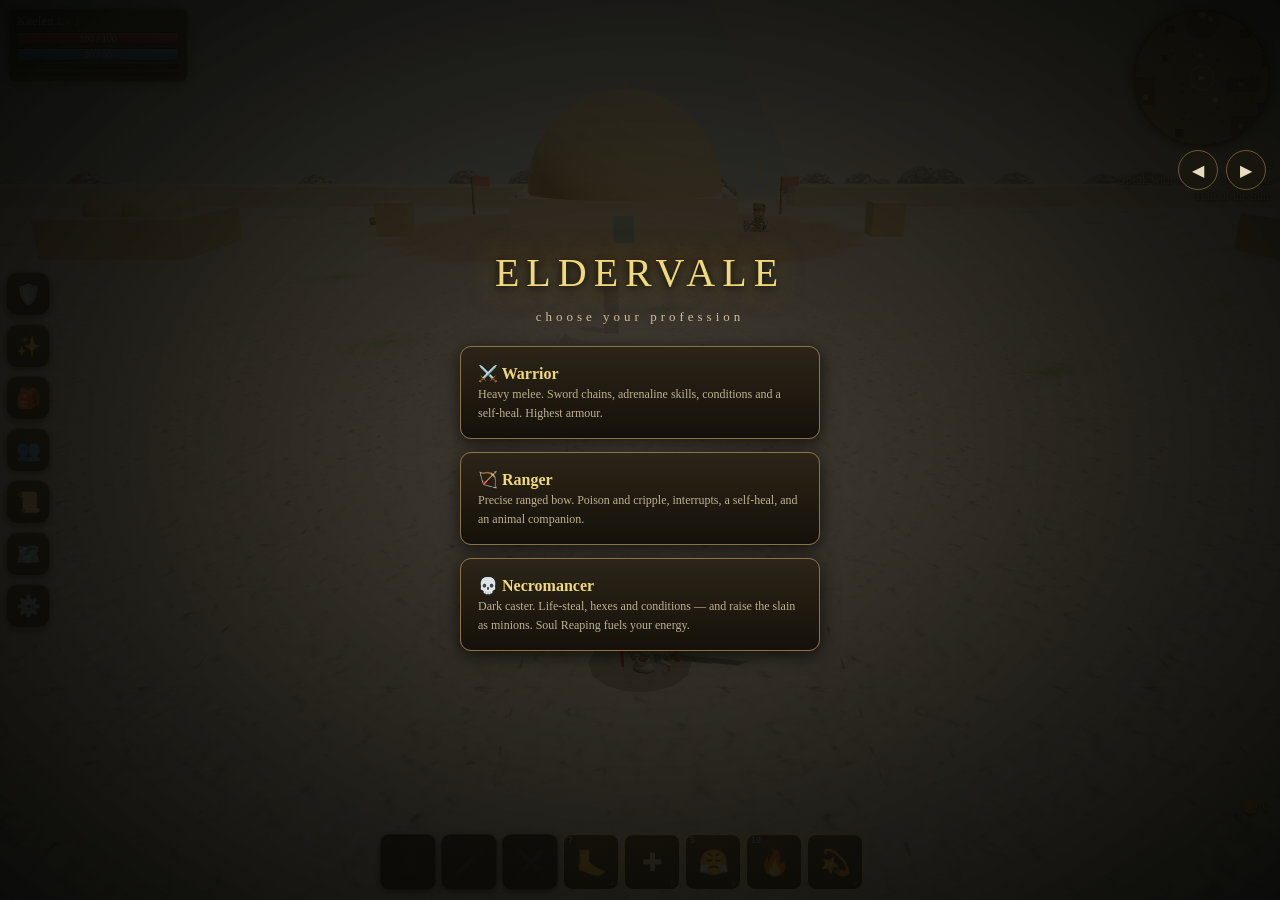
==== commit 1ed19d79: "Party formation, GW1 aggro/threat targeting, and ally resurrection - Companions no longer pile up be" ====
--- a/eldervale/index.html
+++ b/eldervale/index.html
@@ -7,7 +7,7 @@
 <meta name="mobile-web-app-capable" content="yes">
 <meta name="apple-mobile-web-app-status-bar-style" content="black-translucent">
 <title>Eldervale — The Sunward Reach</title>
-<link rel="stylesheet" href="style.css?v=20">
+<link rel="stylesheet" href="style.css?v=21">
 </head>
 <body>
 <canvas id="game"></canvas>
@@ -150,9 +150,9 @@
   <div id="classPick" class="hidden"></div>
 </div>
 
-<script src="three.min.js?v=20"></script>
-<script src="GLTFLoader.js?v=20"></script>
-<script src="SkeletonUtils.js?v=20"></script>
-<script src="game.js?v=20"></script>
+<script src="three.min.js?v=21"></script>
+<script src="GLTFLoader.js?v=21"></script>
+<script src="SkeletonUtils.js?v=21"></script>
+<script src="game.js?v=21"></script>
 </body>
 </html>
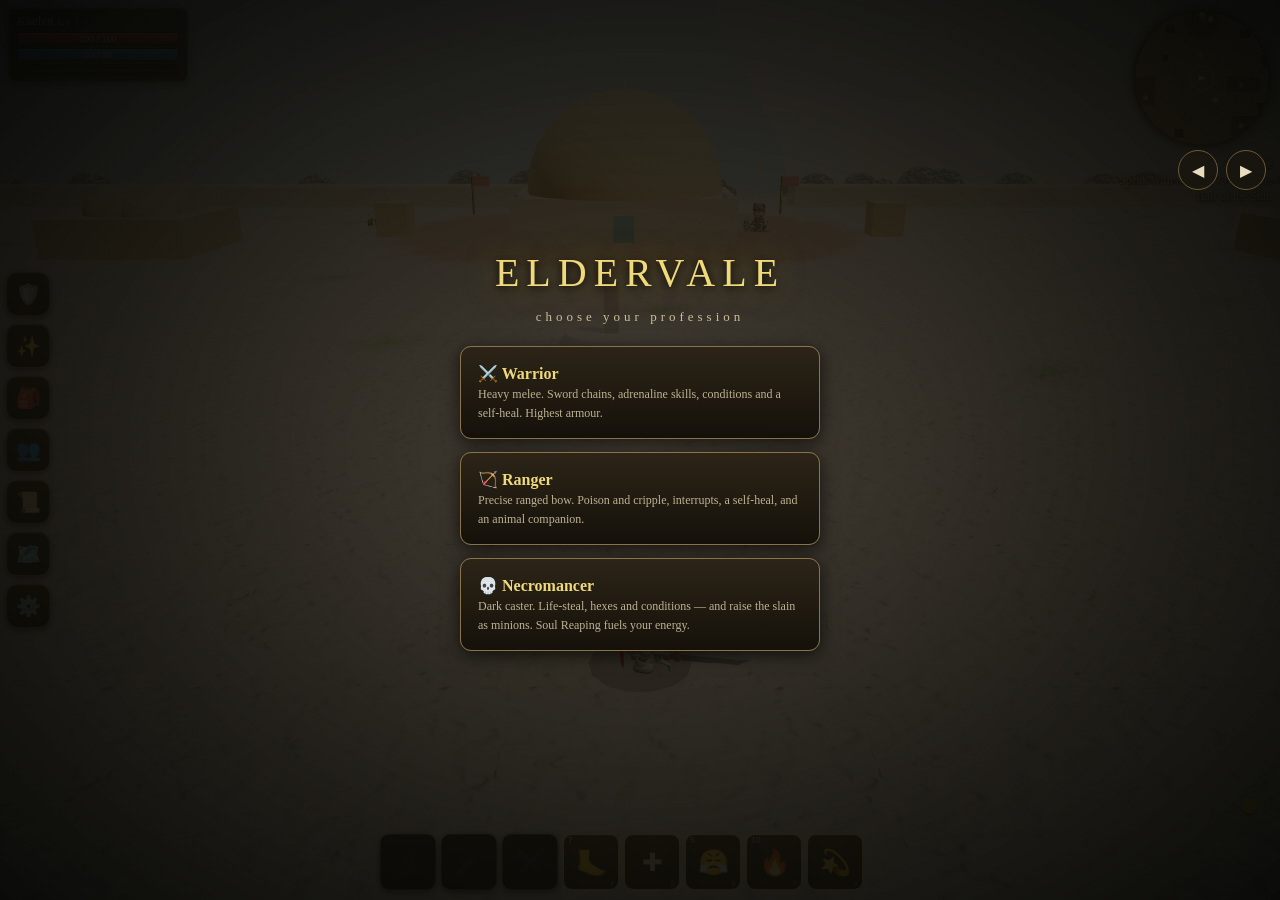
==== commit 1d6ad92f: "Real animated skeleton models for Necromancer minions (KayKit Skeletons, CC0) After researching free" ====
--- a/eldervale/index.html
+++ b/eldervale/index.html
@@ -7,7 +7,7 @@
 <meta name="mobile-web-app-capable" content="yes">
 <meta name="apple-mobile-web-app-status-bar-style" content="black-translucent">
 <title>Eldervale — The Sunward Reach</title>
-<link rel="stylesheet" href="style.css?v=21">
+<link rel="stylesheet" href="style.css?v=22">
 </head>
 <body>
 <canvas id="game"></canvas>
@@ -150,9 +150,9 @@
   <div id="classPick" class="hidden"></div>
 </div>
 
-<script src="three.min.js?v=21"></script>
-<script src="GLTFLoader.js?v=21"></script>
-<script src="SkeletonUtils.js?v=21"></script>
-<script src="game.js?v=21"></script>
+<script src="three.min.js?v=22"></script>
+<script src="GLTFLoader.js?v=22"></script>
+<script src="SkeletonUtils.js?v=22"></script>
+<script src="game.js?v=22"></script>
 </body>
 </html>
